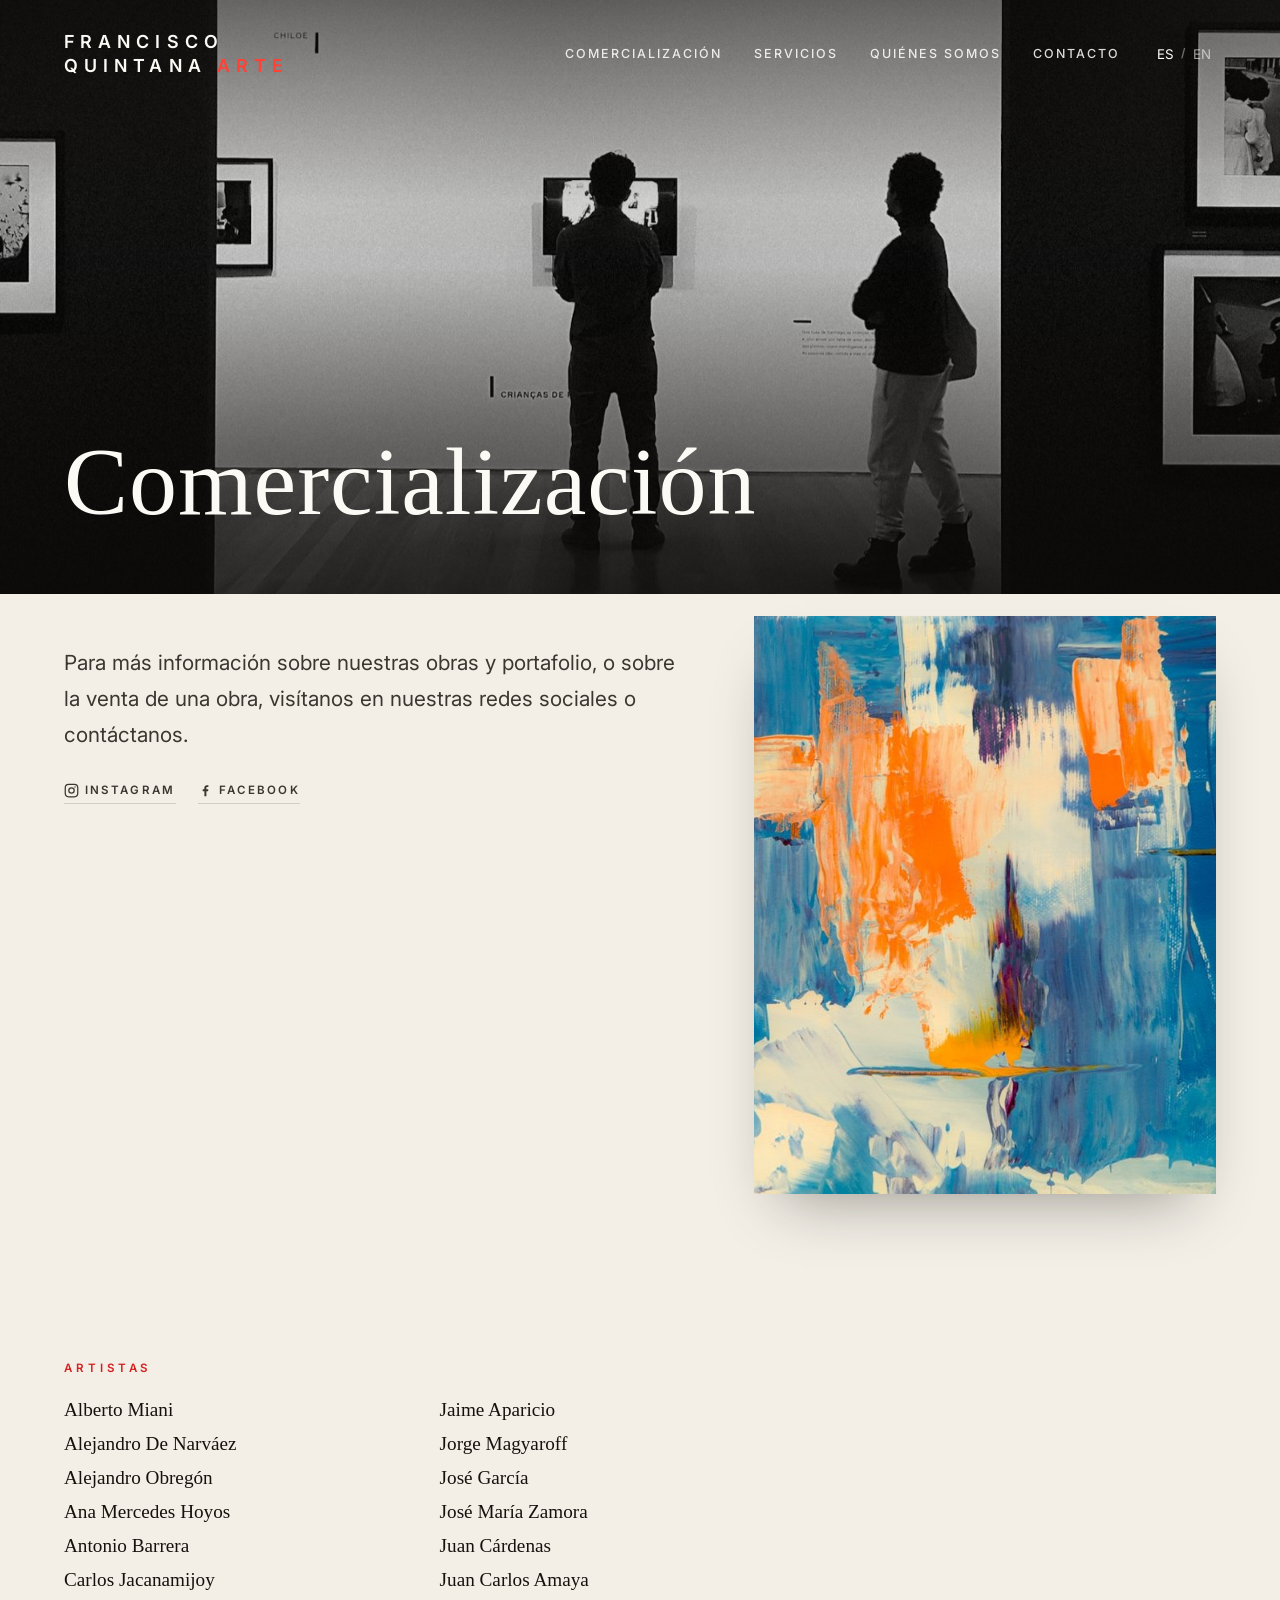
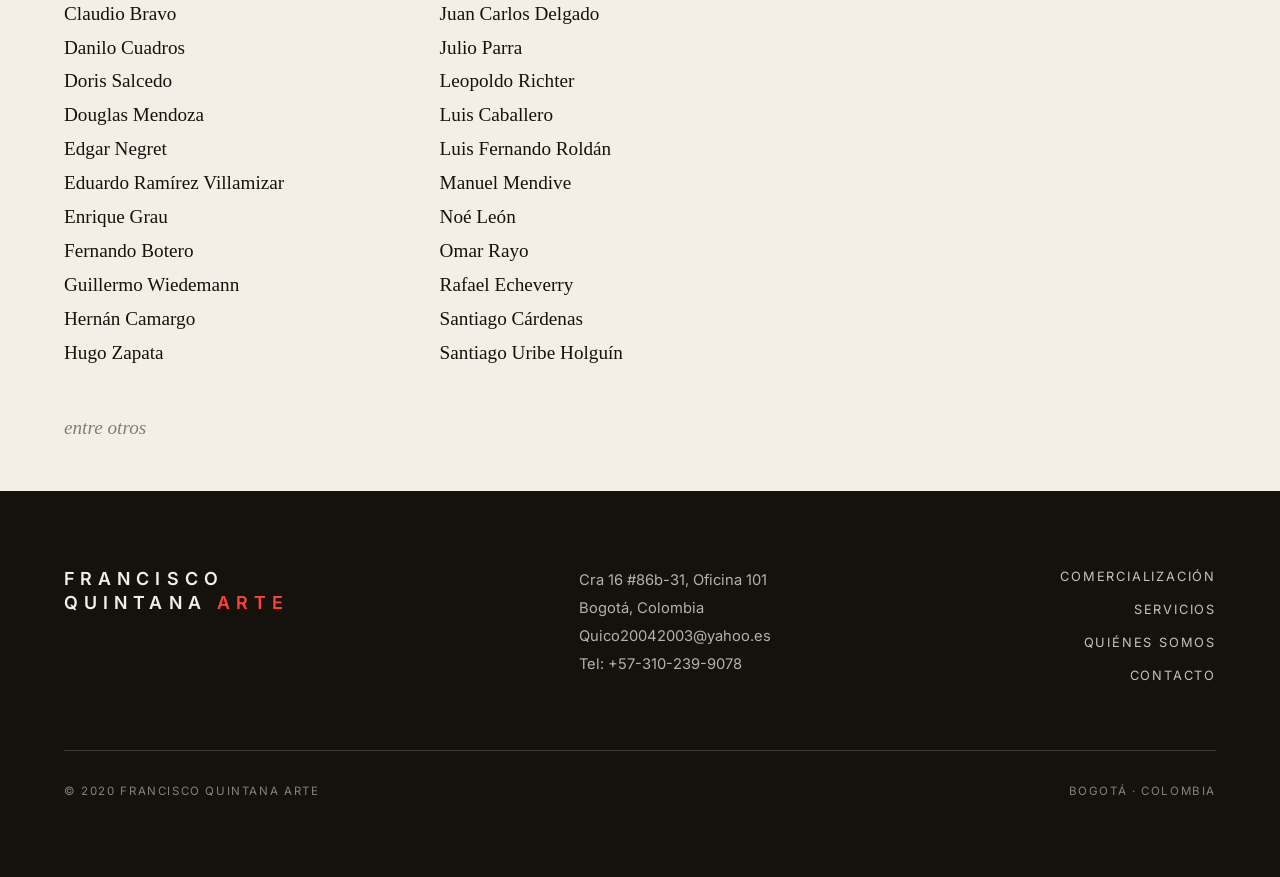
==== comercializacion.html @ 88b3bfad "Comercialización: restore artwork size; trim top space and tighten artist list spacing" ====
<!DOCTYPE html>
<html lang="es">
<head>
  <meta charset="utf-8">
  <meta name="viewport" content="width=device-width, initial-scale=1">
  <title>Comercialización | Francisco Quintana Arte</title>
  <meta name="description" content="Compra y venta de arte para distintos públicos y mercados — galería Francisco Quintana Arte, Bogotá.">
  <meta name="theme-color" content="#15120d">
  <link rel="preconnect" href="https://fonts.googleapis.com">
  <link rel="preconnect" href="https://fonts.gstatic.com" crossorigin>
  <link href="https://fonts.googleapis.com/css2?family=Inter:wght@200;300;400;500;600;700&display=swap" rel="stylesheet">
  <link rel="stylesheet" href="css/styles.css">
  <link rel="stylesheet" href="css/pages.css">
  <link rel="stylesheet" href="css/visual.css">
</head>
<body>
  <header class="header" id="header">
    <div class="wrap header__bar">
      <a href="index.html" class="brand" aria-label="Francisco Quintana Arte">
        <span class="brand__name">Francisco</span>
        <span class="brand__line2">Quintana <span class="brand__accent">Arte</span></span>
      </a>
      <nav class="nav" id="nav" aria-label="Principal">
        <a class="nav__link" href="comercializacion.html" data-i18n="nav_comercializacion">Comercialización</a>
        <a class="nav__link" href="curadurias-avaluos.html" data-i18n="nav_curadurias">Servicios</a>
        <a class="nav__link" href="quienes-somos.html" data-i18n="nav_quienes">Quiénes Somos</a>
        <a class="nav__link" href="index.html#contact" data-i18n="nav_contacto">Contacto</a>
      </nav>
      <div class="nav__tools">
        <div class="lang" role="group" aria-label="Idioma">
          <button type="button" data-lang="es" class="active">ES</button><span>/</span><button type="button" data-lang="en">EN</button>
        </div>
        <button class="burger" id="burger" aria-label="Menú" aria-expanded="false"><span></span><span></span><span></span></button>
      </div>
    </div>
  </header>
  <main id="top">
    <section class="pagehero">
      <div class="pagehero__bg"><img src="assets/comercializacion/hero.jpg" alt="Obras en la galería" fetchpriority="high"></div>
      <div class="pagehero__scrim"></div>
      <div class="pagehero__inner">
        
        <h1 class="pagehero__title" data-i18n="com_title">Comercialización</h1>
        
      </div>
    </section>

    <section class="section" style="padding-top:clamp(.8rem,2vw,1.4rem)">
      <div class="wrap">
        <div class="com-intro">
          <div class="com-intro__text">
        <p class="pagehead__lead reveal" data-i18n="com_lead">Para más información sobre nuestras obras y portafolio, o sobre la venta de una obra, visítanos en nuestras redes sociales o contáctanos.</p>
        <div class="socials reveal" data-d="1" style="margin:1.8rem 0 clamp(2.5rem,5vw,4rem)">
          <a href="https://www.instagram.com/franciscoquintanaarte/" target="_blank" rel="noopener" aria-label="Instagram"><svg viewBox="0 0 24 24" width="15" height="15" fill="none" stroke="currentColor" stroke-width="2" aria-hidden="true"><rect x="2" y="2" width="20" height="20" rx="5.5"/><circle cx="12" cy="12" r="4.3"/><circle cx="17.6" cy="6.4" r="1.1" fill="currentColor" stroke="none"/></svg>Instagram</a>
          <a href="https://www.facebook.com/FranciscoQuintanaArte" target="_blank" rel="noopener" aria-label="Facebook"><svg viewBox="0 0 24 24" width="15" height="15" fill="currentColor" aria-hidden="true"><path d="M13.4 21v-8h2.7l.4-3.13h-3.1V7.88c0-.9.25-1.52 1.55-1.52h1.66V3.56c-.29-.04-1.28-.13-2.43-.13-2.4 0-4.05 1.47-4.05 4.17v2.32H7.5V13h2.78v8z"/></svg>Facebook</a>
        </div>
          </div>
          <div class="com-intro__media reveal" data-d="1"><div class="frame" style="aspect-ratio:4/5"><img src="assets/comercializacion/painting.jpg" alt="Obra de arte" loading="lazy"></div></div>
        </div>
      </div>
    </section>

    <section class="section" style="padding-top:clamp(1rem,2vw,1.5rem);padding-bottom:clamp(2rem,4vw,3rem)">
      <div class="wrap">
        <div class="section__title reveal"><span class="overline" data-i18n="com_artists">Artistas</span></div>
        <ul class="artists__grid reveal" data-d="1">
            <li><a href="https://www.google.com/search?q=Alberto%20Miani" target="_blank" rel="noopener">Alberto Miani</a></li>
            <li><a href="https://www.google.com/search?q=Alejandro%20De%20Narv%C3%A1ez" target="_blank" rel="noopener">Alejandro De Narváez</a></li>
            <li><a href="https://www.google.com/search?q=Alejandro%20Obreg%C3%B3n" target="_blank" rel="noopener">Alejandro Obregón</a></li>
            <li><a href="https://www.google.com/search?q=Ana%20Mercedes%20Hoyos" target="_blank" rel="noopener">Ana Mercedes Hoyos</a></li>
            <li><a href="https://www.google.com/search?q=Antonio%20Barrera" target="_blank" rel="noopener">Antonio Barrera</a></li>
            <li><a href="https://www.google.com/search?q=Carlos%20Jacanamijoy" target="_blank" rel="noopener">Carlos Jacanamijoy</a></li>
            <li><a href="https://www.google.com/search?q=Claudio%20Bravo" target="_blank" rel="noopener">Claudio Bravo</a></li>
            <li><a href="https://www.google.com/search?q=Danilo%20Cuadros" target="_blank" rel="noopener">Danilo Cuadros</a></li>
            <li><a href="https://www.google.com/search?q=Doris%20Salcedo" target="_blank" rel="noopener">Doris Salcedo</a></li>
            <li><a href="https://www.google.com/search?q=Douglas%20Mendoza" target="_blank" rel="noopener">Douglas Mendoza</a></li>
            <li><a href="https://www.google.com/search?q=Edgar%20Negret" target="_blank" rel="noopener">Edgar Negret</a></li>
            <li><a href="https://www.google.com/search?q=Eduardo%20Ram%C3%ADrez%20Villamizar" target="_blank" rel="noopener">Eduardo Ramírez Villamizar</a></li>
            <li><a href="https://www.google.com/search?q=Enrique%20Grau" target="_blank" rel="noopener">Enrique Grau</a></li>
            <li><a href="https://www.google.com/search?q=Fernando%20Botero" target="_blank" rel="noopener">Fernando Botero</a></li>
            <li><a href="https://www.google.com/search?q=Guillermo%20Wiedemann" target="_blank" rel="noopener">Guillermo Wiedemann</a></li>
            <li><a href="https://www.google.com/search?q=Hern%C3%A1n%20Camargo" target="_blank" rel="noopener">Hernán Camargo</a></li>
            <li><a href="https://www.google.com/search?q=Hugo%20Zapata" target="_blank" rel="noopener">Hugo Zapata</a></li>
            <li><a href="https://www.google.com/search?q=Jaime%20Aparicio" target="_blank" rel="noopener">Jaime Aparicio</a></li>
            <li><a href="https://www.google.com/search?q=Jorge%20Magyaroff" target="_blank" rel="noopener">Jorge Magyaroff</a></li>
            <li><a href="https://www.google.com/search?q=Jos%C3%A9%20Garc%C3%ADa" target="_blank" rel="noopener">José García</a></li>
            <li><a href="https://www.google.com/search?q=Jos%C3%A9%20Mar%C3%ADa%20Zamora" target="_blank" rel="noopener">José María Zamora</a></li>
            <li><a href="https://www.google.com/search?q=Juan%20C%C3%A1rdenas" target="_blank" rel="noopener">Juan Cárdenas</a></li>
            <li><a href="https://www.google.com/search?q=Juan%20Carlos%20Amaya" target="_blank" rel="noopener">Juan Carlos Amaya</a></li>
            <li><a href="https://www.google.com/search?q=Juan%20Carlos%20Delgado" target="_blank" rel="noopener">Juan Carlos Delgado</a></li>
            <li><a href="https://www.google.com/search?q=Julio%20Parra" target="_blank" rel="noopener">Julio Parra</a></li>
            <li><a href="https://www.google.com/search?q=Leopoldo%20Richter" target="_blank" rel="noopener">Leopoldo Richter</a></li>
            <li><a href="https://www.google.com/search?q=Luis%20Caballero" target="_blank" rel="noopener">Luis Caballero</a></li>
            <li><a href="https://www.google.com/search?q=Luis%20Fernando%20Rold%C3%A1n" target="_blank" rel="noopener">Luis Fernando Roldán</a></li>
            <li><a href="https://www.google.com/search?q=Manuel%20Mendive" target="_blank" rel="noopener">Manuel Mendive</a></li>
            <li><a href="https://www.google.com/search?q=No%C3%A9%20Le%C3%B3n" target="_blank" rel="noopener">Noé León</a></li>
            <li><a href="https://www.google.com/search?q=Omar%20Rayo" target="_blank" rel="noopener">Omar Rayo</a></li>
            <li><a href="https://www.google.com/search?q=Rafael%20Echeverry" target="_blank" rel="noopener">Rafael Echeverry</a></li>
            <li><a href="https://www.google.com/search?q=Santiago%20C%C3%A1rdenas" target="_blank" rel="noopener">Santiago Cárdenas</a></li>
            <li><a href="https://www.google.com/search?q=Santiago%20Uribe%20Holgu%C3%ADn" target="_blank" rel="noopener">Santiago Uribe Holguín</a></li>
        </ul>
        <p class="artists__more reveal" data-d="2" data-i18n="com_more">entre otros</p>
      </div>
    </section>
  </main>
  <footer class="footer">
    <div class="wrap">
      <div class="footer__top">
        <a href="index.html" class="brand"><span class="brand__name">Francisco</span><span class="brand__line2">Quintana <span class="brand__accent">Arte</span></span></a>
        <p class="footer__addr">Cra 16 #86b-31, Oficina 101<br>Bogotá, Colombia<br>Quico20042003@yahoo.es<br>Tel: +57-310-239-9078</p>
        <nav class="footer__links" aria-label="Footer">
          <a href="comercializacion.html" data-i18n="nav_comercializacion">Comercialización</a>
          <a href="curadurias-avaluos.html" data-i18n="nav_curadurias">Servicios</a>
          <a href="quienes-somos.html" data-i18n="nav_quienes">Quiénes Somos</a>
          <a href="index.html#contact" data-i18n="nav_contacto">Contacto</a>
        </nav>
      </div>
      <div class="footer__bottom">
        <span data-i18n="foot_copy">© 2020 Francisco Quintana Arte</span>
        <span>Bogotá · Colombia</span>
      </div>
    </div>
  </footer>
  <script src="js/main.js"></script>
</body>
</html>
---- css/styles.css ----
/* =====================================================================
   Francisco Quintana Arte — gallery design system (v2)
   Warm paper · near-black ink · muted terracotta accent
   Cormorant Garamond (display) + Inter (UI)
   ===================================================================== */

:root{
  --paper:#f3efe7;
  --paper-2:#eae4d9;
  --paper-3:#e2dccf;
  --ink:#15120d;
  --ink-soft:#3b362f;
  --muted:#867c6e;
  --line:rgba(21,18,13,.15);
  --line-soft:rgba(21,18,13,.08);
  --accent:#d61f1f;
  --accent-deep:#b01818;
  --white:#fcfaf5;

  --serif:"Cormorant Garamond",Georgia,"Times New Roman",serif;
  --sans:"Inter",-apple-system,BlinkMacSystemFont,"Segoe UI",Helvetica,Arial,sans-serif;

  --maxw:1340px;
  --gutter:clamp(1.25rem,5vw,5.5rem);
  --ease:cubic-bezier(.22,.61,.36,1);
  --shadow:0 30px 60px -28px rgba(21,18,13,.42);
}

*,*::before,*::after{box-sizing:border-box;margin:0;padding:0}
html{scroll-behavior:smooth;-webkit-text-size-adjust:100%}
body{
  font-family:var(--sans);background:var(--paper);color:var(--ink);
  line-height:1.62;font-weight:400;-webkit-font-smoothing:antialiased;
  text-rendering:optimizeLegibility;overflow-x:hidden;
}
img{display:block;max-width:100%;height:auto}
a{color:inherit;text-decoration:none}
button{font-family:inherit;cursor:pointer;border:none;background:none;color:inherit}
::selection{background:var(--accent);color:var(--white)}

/* refined scrollbar */
*{scrollbar-width:thin;scrollbar-color:var(--accent) transparent}
::-webkit-scrollbar{width:10px;height:10px}
::-webkit-scrollbar-thumb{background:rgba(21,18,13,.28);border:3px solid var(--paper);border-radius:10px}

/* ---- layout ---- */
.wrap{width:100%;max-width:var(--maxw);margin-inline:auto;padding-inline:var(--gutter)}
.section{padding-block:clamp(4.5rem,11vw,10rem)}
.serif{font-family:var(--serif)}

.overline{
  font-size:.72rem;letter-spacing:.34em;text-transform:uppercase;
  font-weight:600;color:var(--accent);
}

h1,h2,h3{font-family:var(--serif);font-weight:400;line-height:1.03;letter-spacing:.005em}
.h-display{font-size:clamp(3rem,9vw,7.5rem);font-weight:300}
.h-xl{font-size:clamp(2.3rem,5.6vw,4.4rem);font-weight:300}
.h-lg{font-size:clamp(1.8rem,3.6vw,2.9rem);font-weight:400}

/* section header */
.shead{margin-bottom:clamp(2.5rem,5vw,4.5rem)}
.shead__top{display:flex;align-items:baseline;gap:1rem;margin-bottom:1.2rem}
.shead__idx{font-family:var(--serif);font-size:1rem;color:var(--muted)}
.shead__title{font-size:clamp(1.9rem,4.2vw,3.2rem);font-weight:300;max-width:18ch}

/* arrow link */
.link-arrow{
  display:inline-flex;align-items:center;gap:.65em;
  font-size:.76rem;letter-spacing:.24em;text-transform:uppercase;font-weight:600;
  color:var(--ink);padding-bottom:.4em;position:relative;
}
.link-arrow .arw{transition:transform .45s var(--ease)}
.link-arrow::after{
  content:"";position:absolute;left:0;bottom:0;height:1px;width:100%;
  background:currentColor;transform:scaleX(0);transform-origin:left;
  transition:transform .5s var(--ease);opacity:.55;
}
.link-arrow:hover{color:var(--accent)}
.link-arrow:hover::after{transform:scaleX(1)}
.link-arrow:hover .arw{transform:translateX(.5em)}

/* buttons */
.btn{
  justify-self:start;display:inline-flex;align-items:center;gap:.9em;
  background:var(--ink);color:var(--paper);
  padding:1.1em 2.7em;font-size:.74rem;letter-spacing:.26em;text-transform:uppercase;font-weight:600;
  transition:background .4s var(--ease),transform .4s var(--ease);
}
.btn:hover{background:var(--accent);transform:translateY(-2px)}

/* image frame */
.frame{position:relative;overflow:hidden;background:var(--paper-3);box-shadow:var(--shadow)}
.frame img{width:100%;height:100%;object-fit:cover;transition:transform 1.3s var(--ease)}
.frame:hover img{transform:scale(1.04)}

/* =====================================================================
   HEADER
   ===================================================================== */
.header{
  position:fixed;inset:0 0 auto 0;z-index:100;
  transition:background .5s var(--ease),box-shadow .5s var(--ease),border-color .5s var(--ease);
  border-bottom:1px solid transparent;
}
.header.scrolled{
  background:rgba(243,239,231,.86);
  backdrop-filter:saturate(150%) blur(16px);-webkit-backdrop-filter:saturate(150%) blur(16px);
  border-bottom-color:var(--line);
}
.header__bar{display:flex;align-items:center;justify-content:space-between;
  height:clamp(76px,9vw,108px);transition:height .5s var(--ease)}
.header.scrolled .header__bar{height:clamp(64px,7vw,80px)}

/* light header while transparent over a hero image */
.header:not(.scrolled) .brand__name,
.header:not(.scrolled) .brand__line2{color:var(--white)}
.header:not(.scrolled) .brand__accent{color:#ff4136}
.header:not(.scrolled) .nav__link{color:rgba(255,255,255,.85)}
.header:not(.scrolled) .nav__link:hover{color:#fff}
.header:not(.scrolled) .lang button{color:rgba(255,255,255,.6)}
.header:not(.scrolled) .lang button.active{color:#fff}
.header:not(.scrolled) .lang span{color:rgba(255,255,255,.4)}
.header:not(.scrolled) .burger span{background:#fff}
/* mobile menu open: dark text on paper overlay */
body.menu-open .nav__link{color:var(--ink-soft)}
body.menu-open .burger span{background:var(--ink)}

.brand{display:block;line-height:1.15}
.brand__name,.brand__line2{display:block;font-size:clamp(.95rem,1.4vw,1.14rem);letter-spacing:.34em;
  text-transform:uppercase;font-weight:600;line-height:1.32}
.brand__accent{color:#d61f1f}

.nav{display:flex;align-items:center;gap:clamp(1.4rem,2.5vw,2.7rem);margin-left:auto}
.nav__link{font-size:.78rem;letter-spacing:.16em;text-transform:uppercase;font-weight:500;white-space:nowrap;
  color:var(--ink-soft);position:relative;padding:.4em 0;transition:color .35s var(--ease)}
.nav__link::after{content:"";position:absolute;left:0;bottom:0;height:1px;width:100%;
  background:var(--accent);transform:scaleX(0);transform-origin:left;transition:transform .4s var(--ease)}
.nav__link:hover{color:var(--ink)}
.nav__link:hover::after{transform:scaleX(1)}

.nav__tools{display:flex;align-items:center;gap:1.4rem;margin-left:2rem}
.lang{display:flex;align-items:center;gap:.15rem;font-size:.74rem;letter-spacing:.12em;font-weight:600}
.lang button{padding:.2em .35em;color:var(--muted);transition:color .3s var(--ease)}
.lang button.active{color:var(--ink)}
.lang span{color:var(--line)}

.burger{display:none;width:30px;height:16px;position:relative}
.burger span{position:absolute;left:0;height:1.5px;width:100%;background:var(--ink);transition:.4s var(--ease)}
.burger span:nth-child(1){top:0}.burger span:nth-child(2){top:50%;transform:translateY(-50%)}.burger span:nth-child(3){bottom:0}
body.menu-open .burger span:nth-child(1){top:50%;transform:translateY(-50%) rotate(45deg)}
body.menu-open .burger span:nth-child(2){opacity:0}
body.menu-open .burger span:nth-child(3){bottom:50%;transform:translateY(50%) rotate(-45deg)}

/* =====================================================================
   HERO
   ===================================================================== */
.hero{position:relative;height:100svh;min-height:620px;width:100%;overflow:hidden}
.hero__slides{position:absolute;inset:0}
.hero__img{position:absolute;inset:0;width:100%;height:100%;object-fit:cover;object-position:center;
  opacity:0;transition:opacity 1.8s var(--ease)}
.hero__img.active{opacity:1}
.hero__img.active{animation:kenburns 16s ease-out forwards}
@keyframes kenburns{from{transform:scale(1.001)}to{transform:scale(1.09)}}

.hero__scrim{position:absolute;inset:0;z-index:2;
  background:linear-gradient(180deg,rgba(18,15,11,.30) 0%,rgba(18,15,11,0) 24%,rgba(18,15,11,0) 52%,rgba(18,15,11,.66) 100%)}
.hero__inner{position:absolute;inset:auto 0 0 0;z-index:3;
  padding:0 var(--gutter) clamp(3.2rem,8vw,6.5rem);width:100%;max-width:var(--maxw);margin-inline:auto}
.hero__eyebrow{color:var(--white);opacity:.92;margin-bottom:1.3rem;
  font-size:.74rem;letter-spacing:.42em;text-transform:uppercase;font-weight:600;
  display:flex;align-items:center;gap:1.1rem}
.hero__eyebrow::before{content:"";width:48px;height:1px;background:rgba(255,255,255,.7)}
.hero__title{color:var(--white);font-size:clamp(3.2rem,11vw,9.5rem);font-weight:300;letter-spacing:.005em;line-height:.98}
.hero__sub{color:rgba(255,255,255,.9);margin-top:.5rem;
  font-size:clamp(1rem,2.1vw,1.6rem);letter-spacing:.44em;text-transform:uppercase;font-weight:400}

.hero__dots{position:absolute;right:var(--gutter);bottom:2rem;z-index:4;display:flex;gap:.7rem}
.hero__dots button{width:32px;height:2px;background:rgba(255,255,255,.4);transition:background .4s var(--ease)}
.hero__dots button.active{background:var(--white)}

.scrollcue{position:absolute;left:50%;bottom:1.8rem;transform:translateX(-50%);z-index:4}
.scrollcue .bar{display:block;width:1px;height:48px;
  background:linear-gradient(rgba(255,255,255,.85),rgba(255,255,255,0));animation:cue 2.4s var(--ease) infinite}
@keyframes cue{0%{transform:scaleY(0);transform-origin:top}45%{transform:scaleY(1);transform-origin:top}
  55%{transform:scaleY(1);transform-origin:bottom}100%{transform:scaleY(0);transform-origin:bottom}}

/* =====================================================================
   CONTACT
   ===================================================================== */
.contact{background:var(--paper-2);padding-top:clamp(1.5rem,3vw,2.5rem);padding-bottom:clamp(1.5rem,3vw,2.5rem)}
.contact__head{text-align:center;margin-bottom:clamp(1.5rem,3vw,2.5rem)}
.contact__head .overline{display:block;margin-bottom:1.4rem}
.contact__grid{display:grid;grid-template-columns:.85fr 1.15fr;gap:clamp(2.5rem,6vw,6rem);align-items:start}

.info__row{padding:1.6rem 0;border-top:1px solid var(--line)}
.info__cols{display:flex;justify-content:space-between;gap:2.5rem;align-items:flex-start}
.info__cols .info__row{border-bottom:1px solid var(--line)}
.info__cols .info__row:last-child{text-align:right}
@media(max-width:560px){.info__cols{flex-direction:column;gap:0}.info__cols .info__row:last-child{text-align:left}}
.info__row:last-of-type{border-bottom:1px solid var(--line)}
.info__label{font-size:.68rem;letter-spacing:.28em;text-transform:uppercase;color:var(--muted);font-weight:600;margin-bottom:.6rem}
.info__val{font-family:var(--serif);font-size:clamp(1.2rem,1.9vw,1.55rem);font-weight:400;line-height:1.35}
.info__val a:hover{color:var(--accent)}
.socials{display:flex;gap:1.4rem;margin-top:2.1rem}
.socials a{display:inline-flex;align-items:center;gap:.5em;font-size:.72rem;letter-spacing:.2em;text-transform:uppercase;font-weight:600;
  color:var(--ink-soft);border-bottom:1px solid var(--line);padding-bottom:.3em;transition:.3s var(--ease)}
.socials svg{flex:none}
.socials a:hover{color:var(--accent);border-color:var(--accent)}

.form{display:grid;gap:2rem}
.form__row{display:grid;grid-template-columns:1fr 1fr;gap:2rem}
.field{position:relative}
.field label{position:absolute;left:0;top:.7rem;color:var(--muted);font-size:.96rem;pointer-events:none;transition:.3s var(--ease)}
.field input,.field textarea{width:100%;background:transparent;border:none;border-bottom:1px solid var(--line);
  padding:.7rem 0;font-family:var(--sans);font-size:1rem;color:var(--ink);transition:border-color .35s var(--ease)}
.field textarea{resize:vertical;min-height:48px}
.field input:focus,.field textarea:focus{outline:none;border-bottom-color:var(--accent)}
.field input:focus~label,.field textarea:focus~label,
.field input:not(:placeholder-shown)~label,.field textarea:not(:placeholder-shown)~label{
  top:-.85rem;font-size:.64rem;letter-spacing:.22em;text-transform:uppercase;color:var(--accent)}
.field input::placeholder,.field textarea::placeholder{color:transparent}
.form__note{font-size:.82rem;color:var(--muted)}

.map{margin:0 0 2rem 0;border:1px solid var(--line);overflow:hidden;box-shadow:var(--shadow)}
.map iframe{display:block;width:100%;height:clamp(210px,28vw,300px);border:0;filter:grayscale(1) contrast(.92);transition:filter .6s var(--ease)}
.map:hover iframe{filter:grayscale(0) contrast(1)}

/* =====================================================================
   FOOTER
   ===================================================================== */
.footer{background:var(--ink);color:var(--paper);padding-block:clamp(3.8rem,6vw,5.5rem)}
.footer__top{display:flex;justify-content:space-between;align-items:flex-start;gap:2.5rem;flex-wrap:wrap}
.footer .brand__name,.footer .brand__line2{color:var(--paper)}
.footer .brand__accent{color:#ff4136}
.footer__addr{color:rgba(243,239,231,.72);font-size:.92rem;line-height:1.9;max-width:32ch}
.footer__links{display:flex;flex-direction:column;gap:.75rem;text-align:right}
.footer__links a{font-size:.8rem;letter-spacing:.14em;text-transform:uppercase;color:rgba(243,239,231,.8);transition:color .3s var(--ease)}
.footer__links a:hover{color:#ff4136}
.footer__bottom{margin-top:clamp(2.6rem,5vw,4rem);padding-top:1.9rem;border-top:1px solid rgba(243,239,231,.16);
  display:flex;justify-content:space-between;gap:1rem;flex-wrap:wrap;
  font-size:.72rem;letter-spacing:.14em;color:rgba(243,239,231,.5);text-transform:uppercase}

/* =====================================================================
   REVEAL
   ===================================================================== */
.reveal{opacity:0;transform:translateY(30px);transition:opacity 1s var(--ease),transform 1s var(--ease)}
.reveal.in{opacity:1;transform:none}
.reveal[data-d="1"]{transition-delay:.1s}.reveal[data-d="2"]{transition-delay:.2s}
.reveal[data-d="3"]{transition-delay:.3s}.reveal[data-d="4"]{transition-delay:.4s}
@media (prefers-reduced-motion:reduce){
  .reveal{opacity:1;transform:none;transition:none}
  *{scroll-behavior:auto!important}
  .hero__img.active{animation:none}.scrollcue .bar{animation:none}
}

/* =====================================================================
   RESPONSIVE
   ===================================================================== */
@media (max-width:980px){
  .contact__grid{grid-template-columns:1fr}
}
@media (max-width:760px){
  .nav{position:fixed;inset:0;background:var(--paper);flex-direction:column;justify-content:center;gap:2.2rem;
    transform:translateY(-100%);opacity:0;pointer-events:none;
    transition:transform .6s var(--ease),opacity .4s var(--ease)}
  body.menu-open .nav{transform:none;opacity:1;pointer-events:auto}
  .nav__link{font-size:1.05rem;letter-spacing:.18em}
  .nav__tools{position:fixed;top:0;right:var(--gutter);height:clamp(76px,9vw,108px);margin:0;z-index:101}
  .burger{display:block;z-index:101}
  .form__row{grid-template-columns:1fr}
  .footer__top{flex-direction:column}.footer__links{text-align:left}
}
---- css/pages.css ----
/* =====================================================================
   Francisco Quintana Arte — page components (v2)
   loads after styles.css
   ===================================================================== */

/* small white spacer between hero and first section (home) */
.spacer{background:var(--paper);height:clamp(2.5rem,6vw,5rem)}

/* ---------- INTRO STRIP (home) ---------- */
.introbar{background:var(--paper);border-bottom:1px solid var(--line-soft)}
.introbar__grid{display:grid;grid-template-columns:auto 1fr;gap:clamp(2rem,6vw,6rem);align-items:center;
  padding-block:clamp(3rem,6vw,5.5rem)}
.introbar .overline{display:block;margin-bottom:1rem}
.introbar__statement{font-family:var(--serif);font-weight:300;
  font-size:clamp(1.7rem,3.6vw,3rem);line-height:1.18;max-width:24ch}
.introbar__statement em{font-style:italic;color:var(--accent)}
.introbar__meta{color:var(--muted);font-size:.82rem;letter-spacing:.18em;text-transform:uppercase;font-weight:600;
  white-space:nowrap}

/* ---------- SERVICE CARDS WITH IMAGE (home) ---------- */
.svc{background:var(--paper-2)}
.svc-cards{display:grid;grid-template-columns:repeat(3,1fr);gap:clamp(1.5rem,2.5vw,2.6rem)}
.svc-card{display:flex;flex-direction:column;background:var(--paper);border:1px solid var(--line-soft);
  transition:transform .55s var(--ease),box-shadow .55s var(--ease)}
.svc-card:hover{transform:translateY(-6px);box-shadow:var(--shadow)}
.svc-card__media{position:relative;overflow:hidden;aspect-ratio:5/4;background:var(--paper-3)}
.svc-card__media img{width:100%;height:100%;object-fit:cover;transition:transform 1.3s var(--ease)}
.svc-card:hover .svc-card__media img{transform:scale(1.06)}
.svc-card__idx{position:absolute;top:1rem;left:1.2rem;z-index:2;color:var(--white);
  font-family:var(--serif);font-size:1.05rem;letter-spacing:.1em;text-shadow:0 1px 8px rgba(0,0,0,.4)}
.svc-card__body{padding:clamp(1.8rem,2.5vw,2.6rem);display:flex;flex-direction:column;flex:1}
.svc-card__title{font-size:clamp(1.5rem,2.2vw,1.95rem);font-weight:400;margin-bottom:1rem;line-height:1.1}
.svc-card__text{color:var(--ink-soft);font-size:.97rem;line-height:1.7;margin-bottom:1.8rem;flex:1}

/* ---------- PAGE HEAD (inner pages) ---------- */
.pagehead{padding-top:clamp(8.5rem,15vw,13rem);padding-bottom:clamp(2.8rem,5vw,4.5rem);
  border-bottom:1px solid var(--line)}
.pagehead .overline{display:block;margin-bottom:1.2rem}
.pagehead__title{font-size:clamp(2.6rem,8vw,5.6rem);font-weight:300;letter-spacing:.01em}
.pagehead__lead{margin-top:1.8rem;max-width:62ch;color:var(--ink-soft);
  font-size:clamp(1.08rem,1.7vw,1.3rem);line-height:1.72}
.pagehead__lead a{color:var(--accent);border-bottom:1px solid var(--line);transition:.3s var(--ease)}
.pagehead__lead a:hover{border-color:var(--accent)}

/* ---------- PROSE BLOCKS (curatorships / appraisals) ---------- */
.block{display:grid;grid-template-columns:minmax(0,9rem) 1fr;gap:clamp(1.5rem,5vw,5rem);
  padding-block:clamp(2.8rem,5vw,4.2rem);border-top:1px solid var(--line);align-items:start}
.block:first-of-type{border-top:none;padding-top:0}
.block__index{font-family:var(--serif);font-size:2.4rem;font-weight:300;color:var(--accent);line-height:1}
.block__label{font-size:.72rem;letter-spacing:.28em;text-transform:uppercase;color:var(--accent);font-weight:600;margin-top:.6rem}
.block__body h2{font-size:clamp(1.7rem,3.2vw,2.5rem);font-weight:400;margin-bottom:1.2rem}
.block__body p{color:var(--ink-soft);font-size:1.06rem;line-height:1.85;max-width:64ch}

/* ---------- ABOUT SPLIT (quiénes somos) ---------- */
.about{display:grid;grid-template-columns:.92fr 1.08fr;gap:clamp(2.5rem,6vw,6rem);align-items:center}
.about__media{position:relative}
.about__media .frame{aspect-ratio:4/5}
.about__media figcaption{margin-top:1rem;font-size:.74rem;letter-spacing:.16em;text-transform:uppercase;color:var(--muted);font-weight:600}
.about__bio{color:var(--ink-soft);font-size:clamp(1.05rem,1.5vw,1.22rem);line-height:1.86}
.about__bio .overline{display:block;margin-bottom:1.6rem}
.about__bio p::first-letter{font-family:var(--serif);float:left;font-size:4.6rem;line-height:.74;
  padding:.16em .14em 0 0;color:var(--accent);font-weight:400}

/* ---------- ARTISTS WALL (commercialization / representation) ---------- */
.artists__grid{columns:2;column-gap:clamp(2rem,4vw,4rem);max-width:700px}
.artists__grid a{transition:color .25s var(--ease)}
.artists__grid a:hover{color:var(--accent)}
.com-intro{display:grid;grid-template-columns:1.15fr .85fr;gap:clamp(2rem,5vw,5rem);align-items:start}
@media(max-width:820px){.com-intro{grid-template-columns:1fr;gap:2rem}.com-intro__media{order:-1}}
.artists__grid li{break-inside:avoid;list-style:none;padding:.28rem 0;
  font-family:var(--serif);font-size:clamp(1.1rem,1.5vw,1.4rem);line-height:1.3;
  color:var(--ink)}
.artists__more{margin-top:2.6rem;font-style:italic;color:var(--muted);font-family:var(--serif);font-size:1.2rem}
.artists__grid--bare{columns:2;border-top:none;padding-top:0}
.artists__grid--bare li{font-size:clamp(1rem,1.3vw,1.2rem);border-bottom-color:var(--line-soft)}

/* ---------- IMAGE GALLERIES ---------- */
.gallery{display:grid;gap:clamp(1rem,1.6vw,1.5rem)}
.gallery--3{grid-template-columns:repeat(3,1fr)}
.gallery--4{grid-template-columns:repeat(4,1fr)}
.gallery--feature{grid-template-columns:repeat(6,1fr)}
.gallery__item{position:relative;overflow:hidden;background:var(--paper-3);aspect-ratio:4/3;box-shadow:var(--shadow)}
.gallery__item img{width:100%;height:100%;object-fit:cover;transition:transform 1.2s var(--ease)}
.gallery__item:hover img{transform:scale(1.05)}
.gallery--feature .span2{grid-column:span 2}.gallery--feature .span3{grid-column:span 3}
.gallery--feature .span4{grid-column:span 4}.gallery--feature .tall{aspect-ratio:3/4}
.gallery__item--portrait{aspect-ratio:3/4}

/* hero artwork feature (commercialization) */
.spotlight{display:grid;grid-template-columns:1.1fr .9fr;gap:clamp(2rem,5vw,5rem);align-items:center}
.spotlight .frame{aspect-ratio:3/2}
.spotlight__cap .overline{display:block;margin-bottom:1rem}
.spotlight__cap p{color:var(--ink-soft);font-size:1.05rem;line-height:1.8;max-width:40ch}

/* ---------- LOGO WALL (clients) ---------- */
.logowall{background:var(--paper)}
.logos{display:grid;grid-template-columns:repeat(4,1fr);gap:1px;background:var(--line-soft);
  border:1px solid var(--line-soft)}
.logos__cell{background:var(--paper);display:flex;align-items:center;justify-content:center;
  padding:clamp(1.8rem,3vw,3rem);aspect-ratio:3/2;transition:background .4s var(--ease)}
.logos__cell:hover{background:var(--paper-2)}
.logos__cell img{max-height:74px;max-width:78%;width:auto;object-fit:contain;
  filter:grayscale(1);opacity:.62;transition:filter .5s var(--ease),opacity .5s var(--ease)}
.logos__cell:hover img{filter:grayscale(0);opacity:1}

/* section title (overline + heading) */
.section__title{margin-bottom:clamp(2.2rem,4vw,3.2rem)}
.section__title:has(+ .artists__grid){margin-bottom:clamp(.5rem,1.5vw,1rem)}
.section__title .overline{display:block;margin-bottom:.9rem}
.section__title h2{font-size:clamp(1.9rem,4vw,3rem);font-weight:300}

/* =====================================================================
   RESPONSIVE
   ===================================================================== */
@media (max-width:980px){
  .svc-cards{grid-template-columns:1fr;max-width:520px;margin-inline:auto}
  .about{grid-template-columns:1fr;gap:2.5rem}
  .about__media .frame{aspect-ratio:4/3}
  .spotlight{grid-template-columns:1fr}
  .gallery--feature .span2,.gallery--feature .span3,.gallery--feature .span4{grid-column:span 3}
}
@media (max-width:900px){
  .artists__grid{columns:2}
  .block{grid-template-columns:1fr;gap:1rem}
  .gallery--3,.gallery--4{grid-template-columns:repeat(2,1fr)}
  .logos{grid-template-columns:repeat(3,1fr)}
  .introbar__grid{grid-template-columns:1fr;gap:1.6rem}
  .introbar__meta{white-space:normal}
}
@media (max-width:560px){
  .artists__grid{columns:1}
  .gallery--feature{grid-template-columns:1fr}
  .gallery--feature .span2,.gallery--feature .span3,.gallery--feature .span4{grid-column:span 1}
  .logos{grid-template-columns:repeat(2,1fr)}
}
---- css/visual.css ----
/* =====================================================================
   Francisco Quintana Arte — immersive / image-forward components (v3)
   loads after styles.css + pages.css
   ===================================================================== */

/* keep header text legible: top darkening on every hero image */
.hero__scrim::before,.panel__scrim::before,.pagehero__scrim::before{
  content:"";position:absolute;inset:0 0 auto 0;height:34%;
  background:linear-gradient(180deg,rgba(13,11,8,.5),rgba(13,11,8,0))}

/* =====================================================================
   FULL-BLEED SERVICE PANELS (home)
   ===================================================================== */
.panel{position:relative;min-height:92vh;display:flex;align-items:flex-end;overflow:hidden;color:var(--white)}
.panel__bg{position:absolute;inset:0;z-index:0}
.panel__bg img{width:100%;height:100%;object-fit:cover;will-change:transform;
  animation:kenburns 22s ease-out both}
.panel:nth-child(even) .panel__bg img{animation-direction:alternate-reverse}
.panel__scrim{position:absolute;inset:0;z-index:1;
  background:linear-gradient(90deg,rgba(13,11,8,.82) 0%,rgba(13,11,8,.42) 40%,rgba(13,11,8,0) 72%),
             linear-gradient(0deg,rgba(13,11,8,.55),rgba(13,11,8,0) 48%)}
.panel--right .panel__scrim{
  background:linear-gradient(270deg,rgba(13,11,8,.82) 0%,rgba(13,11,8,.42) 40%,rgba(13,11,8,0) 72%),
             linear-gradient(0deg,rgba(13,11,8,.55),rgba(13,11,8,0) 48%)}
.panel__inner{position:relative;z-index:2;width:100%;max-width:var(--maxw);margin-inline:auto;
  padding:0 var(--gutter) clamp(3rem,7vw,6.5rem)}
.panel__content{max-width:42ch}
.panel--right .panel__content{margin-left:auto;text-align:right}
.panel--right .panel__content .link-arrow{justify-content:flex-end}
.panel__num{display:block;font-family:var(--serif);font-size:1rem;letter-spacing:.25em;opacity:.75;margin-bottom:.8rem}
.panel__kicker{display:block;font-size:.74rem;letter-spacing:.34em;text-transform:uppercase;
  font-weight:600;color:#ff4136;margin-bottom:1rem}
.panel__title{font-family:var(--serif);font-weight:300;line-height:1.04;
  font-size:clamp(2.2rem,5vw,4.4rem);margin-bottom:1.3rem;letter-spacing:.01em}
.panel__text{color:rgba(255,255,255,.86);font-size:clamp(1rem,1.4vw,1.12rem);line-height:1.74;margin-bottom:2rem}
.panel .link-arrow{color:var(--white)}
.panel .link-arrow:hover{color:#ff4136}
.panel:hover .panel__bg img{animation-play-state:paused}

/* =====================================================================
   PAGE HERO (inner pages — big image banner)
   ===================================================================== */
.pagehero{position:relative;height:66vh;min-height:480px;display:flex;align-items:flex-end;
  overflow:hidden;color:var(--white)}
.pagehero__bg{position:absolute;inset:0;z-index:0}
.pagehero__bg img{width:100%;height:100%;object-fit:cover;animation:kenburns 20s ease-out both}
.pagehero__scrim{position:absolute;inset:0;z-index:1;
  background:linear-gradient(0deg,rgba(13,11,8,.78) 0%,rgba(13,11,8,.12) 55%,rgba(13,11,8,.2) 100%)}
.pagehero__inner{position:relative;z-index:2;width:100%;max-width:var(--maxw);margin-inline:auto;
  padding:0 var(--gutter) clamp(2.6rem,5vw,4.2rem)}
.pagehero .overline{color:#ff4136;display:block;margin-bottom:1rem}
.pagehero__title{font-family:var(--serif);font-weight:300;color:var(--white);
  font-size:clamp(2.8rem,8vw,6rem);line-height:1;letter-spacing:.01em}
.pagehero__lead{margin-top:1.4rem;max-width:60ch;color:rgba(255,255,255,.88);
  font-size:clamp(1.05rem,1.6vw,1.28rem);line-height:1.7}
.pagehero__lead a{color:#ff4136;border-bottom:1px solid rgba(255,65,54,.5)}

/* =====================================================================
   BIGGER, MORE DYNAMIC GALLERIES
   ===================================================================== */
/* full-bleed band breaking out of .wrap */
.bleed{width:100vw;margin-left:50%;transform:translateX(-50%)}
.mosaic{display:grid;gap:clamp(.6rem,1vw,1rem);grid-template-columns:repeat(6,1fr)}
.mosaic .gallery__item{box-shadow:none;border-radius:0}
.mosaic .m-2{grid-column:span 2}.mosaic .m-3{grid-column:span 3}
.mosaic .m-4{grid-column:span 4}.mosaic .m-6{grid-column:span 6}
.mosaic .m-tall{aspect-ratio:3/4}.mosaic .m-wide{aspect-ratio:16/9}.mosaic .m-sq{aspect-ratio:1/1}

@media (max-width:820px){
  .mosaic{grid-template-columns:repeat(2,1fr)}
  .mosaic .m-2,.mosaic .m-3,.mosaic .m-4,.mosaic .m-6{grid-column:span 1}
  .mosaic .m-wide{aspect-ratio:4/3}
  .panel{min-height:80vh}
  .panel--right .panel__content{text-align:left;margin-left:0}
  .panel--right .panel__content .link-arrow{justify-content:flex-start}
  .panel--right .panel__scrim{background:linear-gradient(90deg,rgba(13,11,8,.82) 0%,rgba(13,11,8,.42) 40%,rgba(13,11,8,0) 72%),linear-gradient(0deg,rgba(13,11,8,.55),rgba(13,11,8,0) 48%)}
}
@media (prefers-reduced-motion:reduce){
  .panel__bg img,.pagehero__bg img{animation:none}
}
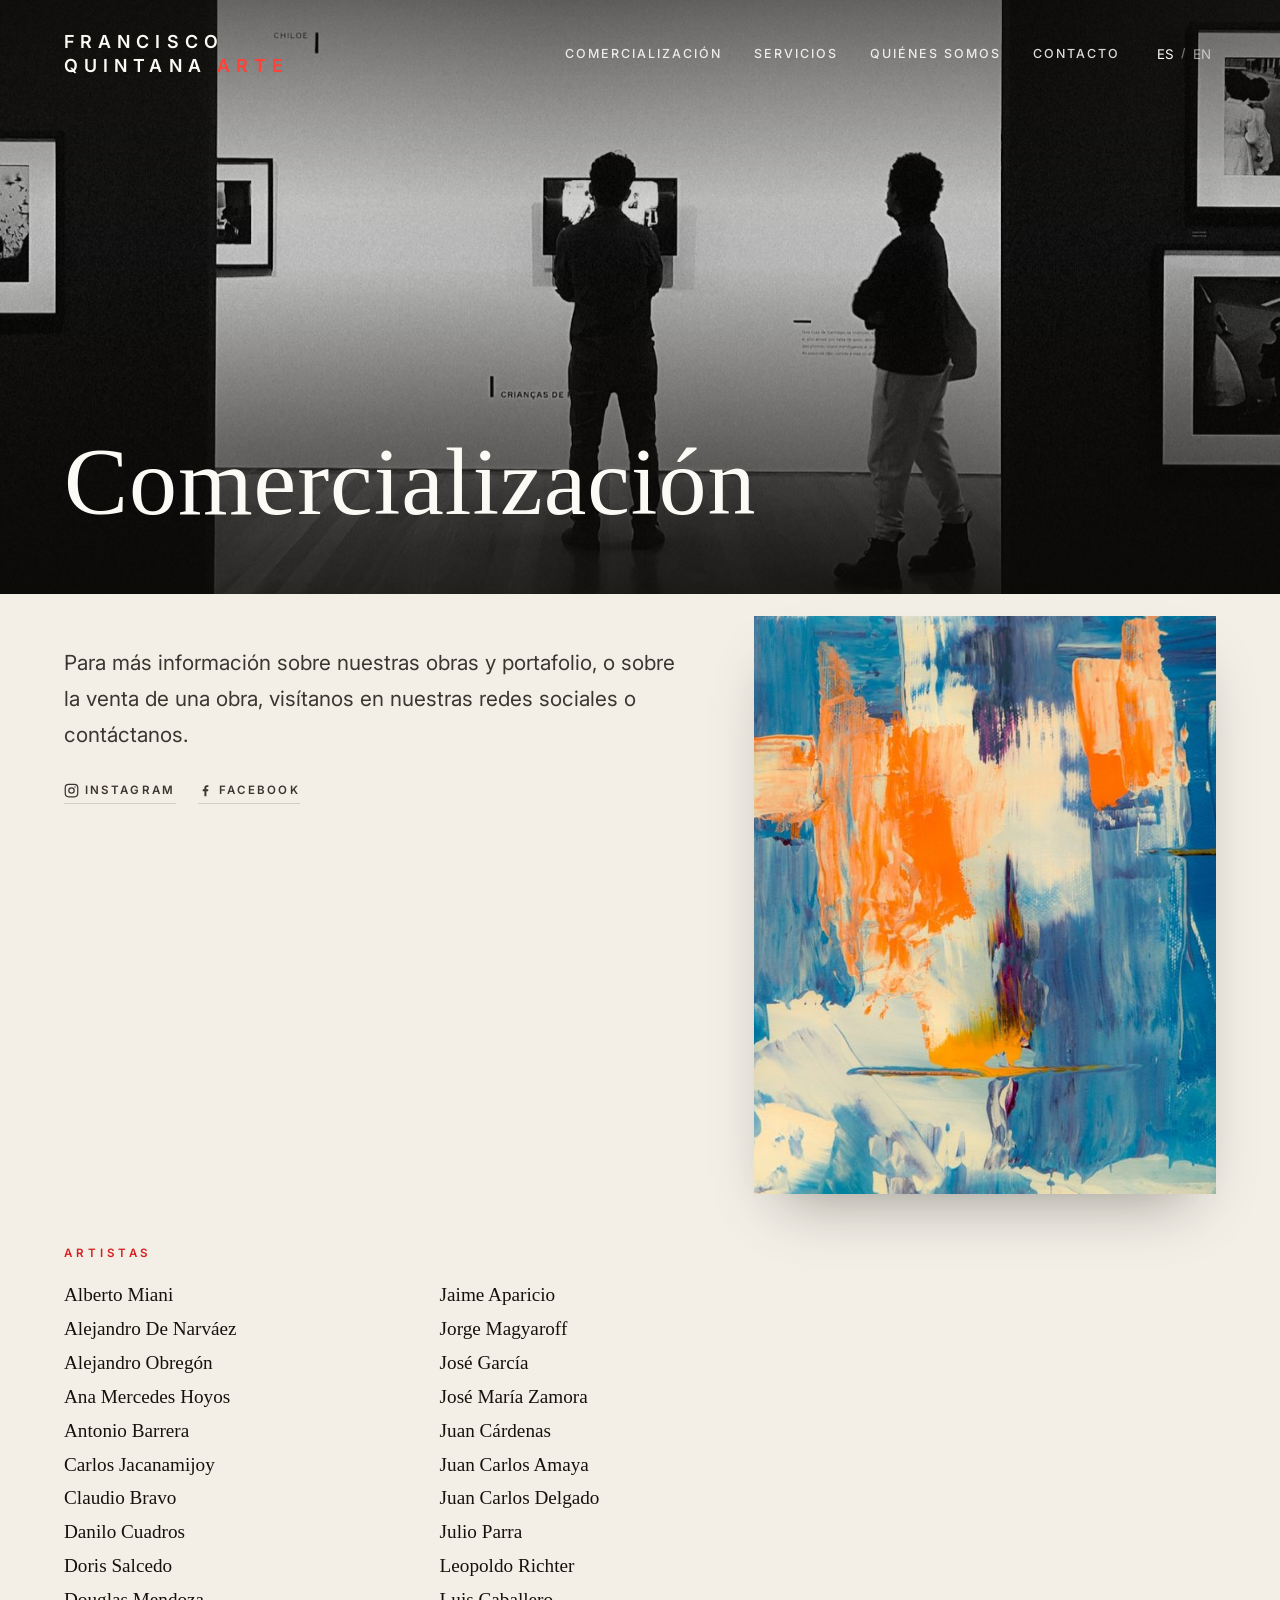
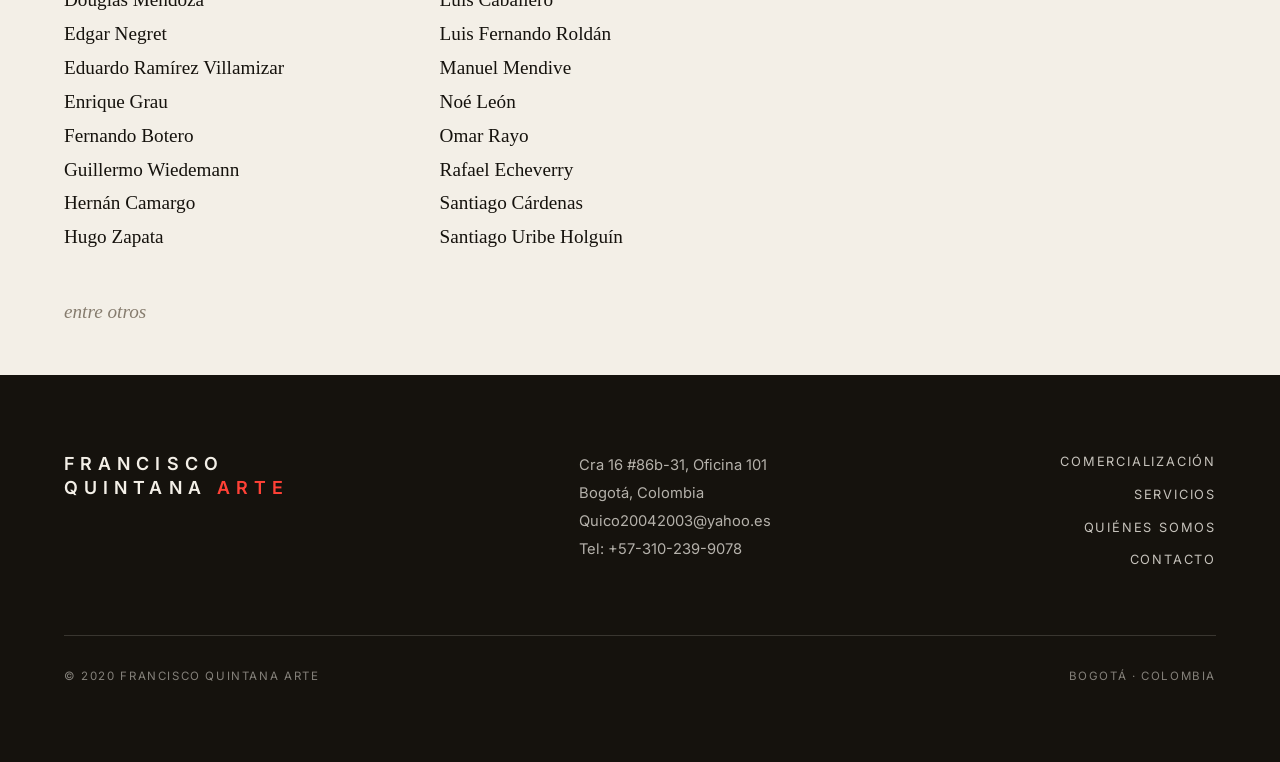
==== commit 81d8b095: "Comercialización: pull Artistas up (trim intro section bottom space)" ====
--- a/comercializacion.html
+++ b/comercializacion.html
@@ -45,7 +45,7 @@
       </div>
     </section>
 
-    <section class="section" style="padding-top:clamp(.8rem,2vw,1.4rem)">
+    <section class="section" style="padding-top:clamp(.8rem,2vw,1.4rem);padding-bottom:clamp(1rem,2vw,1.6rem)">
       <div class="wrap">
         <div class="com-intro">
           <div class="com-intro__text">
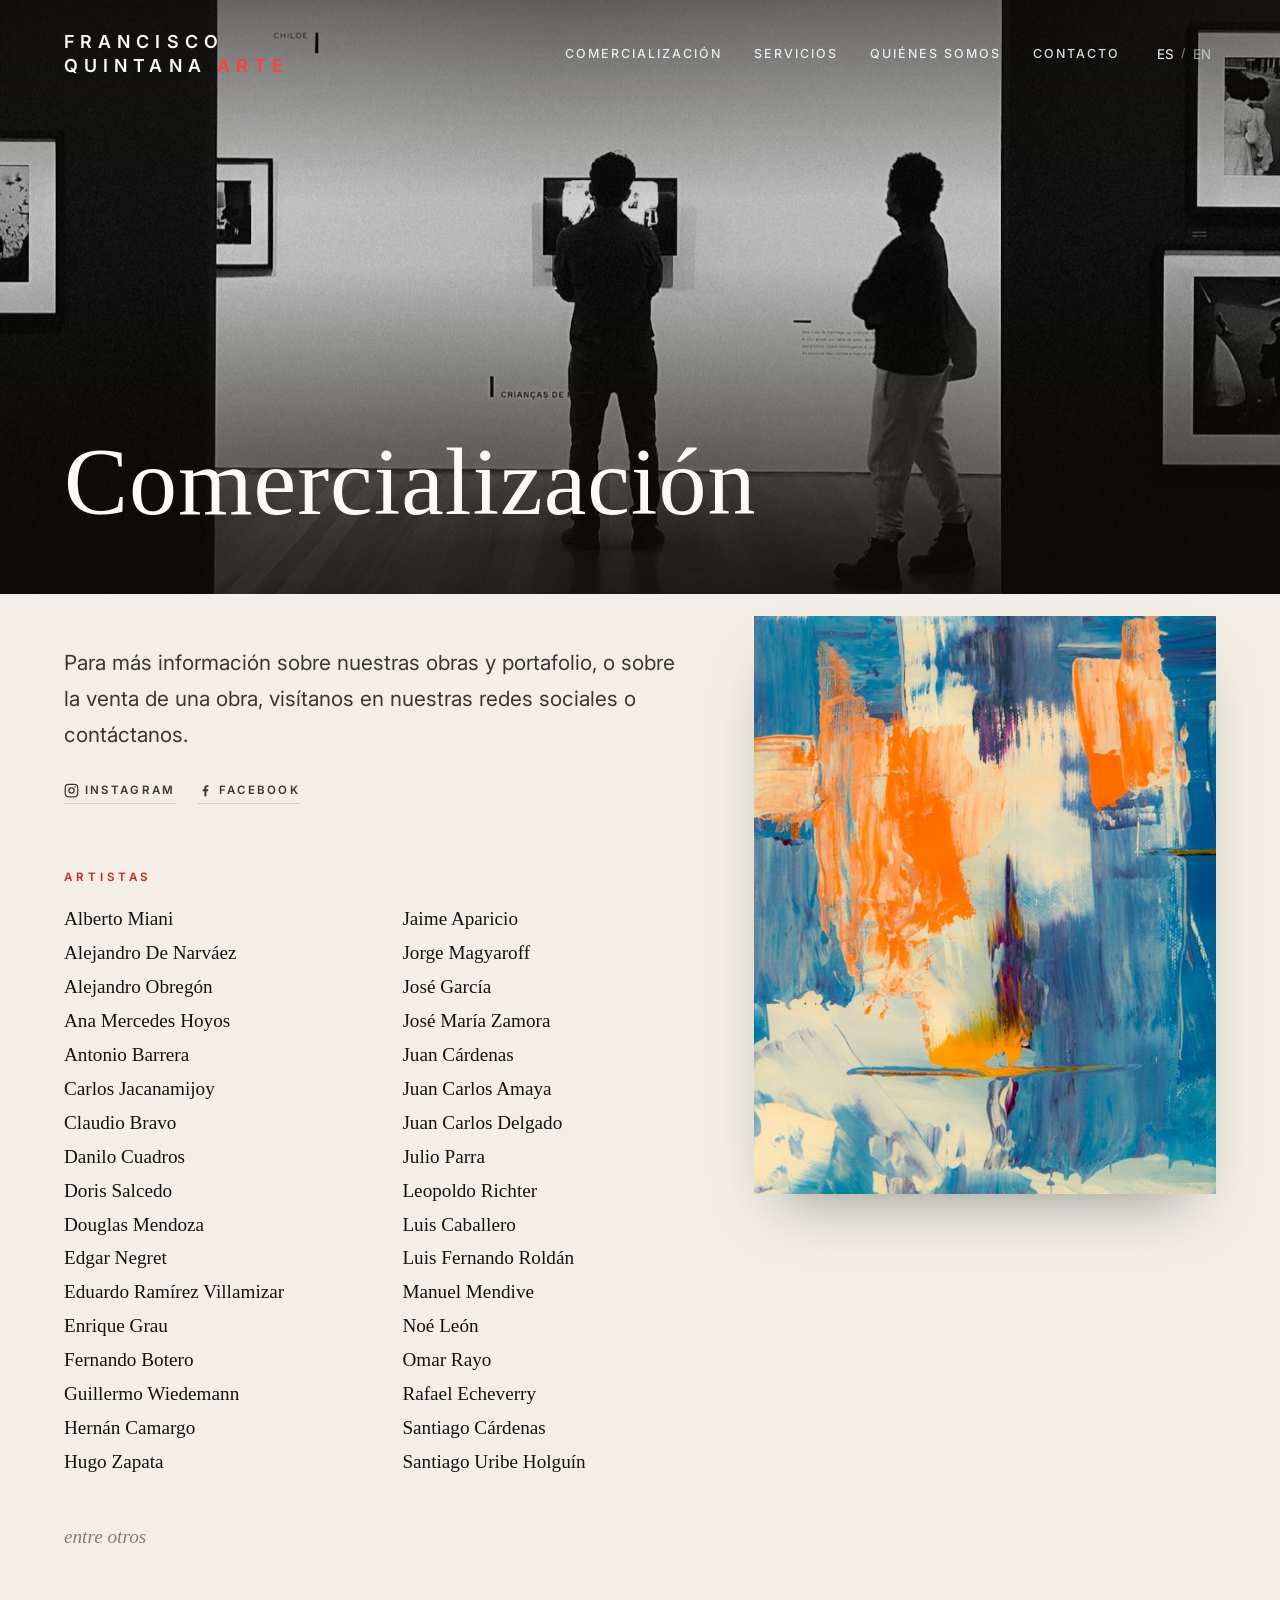
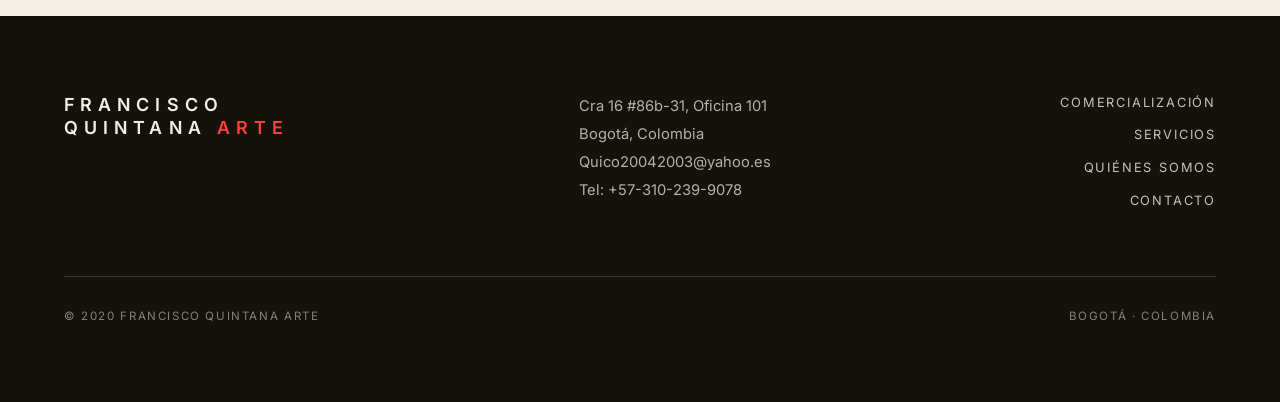
==== commit 56eaf3f1: "Comercialización: move Artistas into left column right after social icons; artwork spans right" ====
--- a/comercializacion.html
+++ b/comercializacion.html
@@ -45,7 +45,7 @@
       </div>
     </section>
 
-    <section class="section" style="padding-top:clamp(.8rem,2vw,1.4rem);padding-bottom:clamp(1rem,2vw,1.6rem)">
+    <section class="section" style="padding-top:clamp(.8rem,2vw,1.4rem);padding-bottom:clamp(2.5rem,5vw,4rem)">
       <div class="wrap">
         <div class="com-intro">
           <div class="com-intro__text">
@@ -54,14 +54,6 @@
           <a href="https://www.instagram.com/franciscoquintanaarte/" target="_blank" rel="noopener" aria-label="Instagram"><svg viewBox="0 0 24 24" width="15" height="15" fill="none" stroke="currentColor" stroke-width="2" aria-hidden="true"><rect x="2" y="2" width="20" height="20" rx="5.5"/><circle cx="12" cy="12" r="4.3"/><circle cx="17.6" cy="6.4" r="1.1" fill="currentColor" stroke="none"/></svg>Instagram</a>
           <a href="https://www.facebook.com/FranciscoQuintanaArte" target="_blank" rel="noopener" aria-label="Facebook"><svg viewBox="0 0 24 24" width="15" height="15" fill="currentColor" aria-hidden="true"><path d="M13.4 21v-8h2.7l.4-3.13h-3.1V7.88c0-.9.25-1.52 1.55-1.52h1.66V3.56c-.29-.04-1.28-.13-2.43-.13-2.4 0-4.05 1.47-4.05 4.17v2.32H7.5V13h2.78v8z"/></svg>Facebook</a>
         </div>
-          </div>
-          <div class="com-intro__media reveal" data-d="1"><div class="frame" style="aspect-ratio:4/5"><img src="assets/comercializacion/painting.jpg" alt="Obra de arte" loading="lazy"></div></div>
-        </div>
-      </div>
-    </section>
-
-    <section class="section" style="padding-top:clamp(1rem,2vw,1.5rem);padding-bottom:clamp(2rem,4vw,3rem)">
-      <div class="wrap">
         <div class="section__title reveal"><span class="overline" data-i18n="com_artists">Artistas</span></div>
         <ul class="artists__grid reveal" data-d="1">
             <li><a href="https://www.google.com/search?q=Alberto%20Miani" target="_blank" rel="noopener">Alberto Miani</a></li>
@@ -100,6 +92,9 @@
             <li><a href="https://www.google.com/search?q=Santiago%20Uribe%20Holgu%C3%ADn" target="_blank" rel="noopener">Santiago Uribe Holguín</a></li>
         </ul>
         <p class="artists__more reveal" data-d="2" data-i18n="com_more">entre otros</p>
+          </div>
+          <div class="com-intro__media reveal" data-d="1"><div class="frame" style="aspect-ratio:4/5"><img src="assets/comercializacion/painting.jpg" alt="Obra de arte" loading="lazy"></div></div>
+        </div>
       </div>
     </section>
   </main>
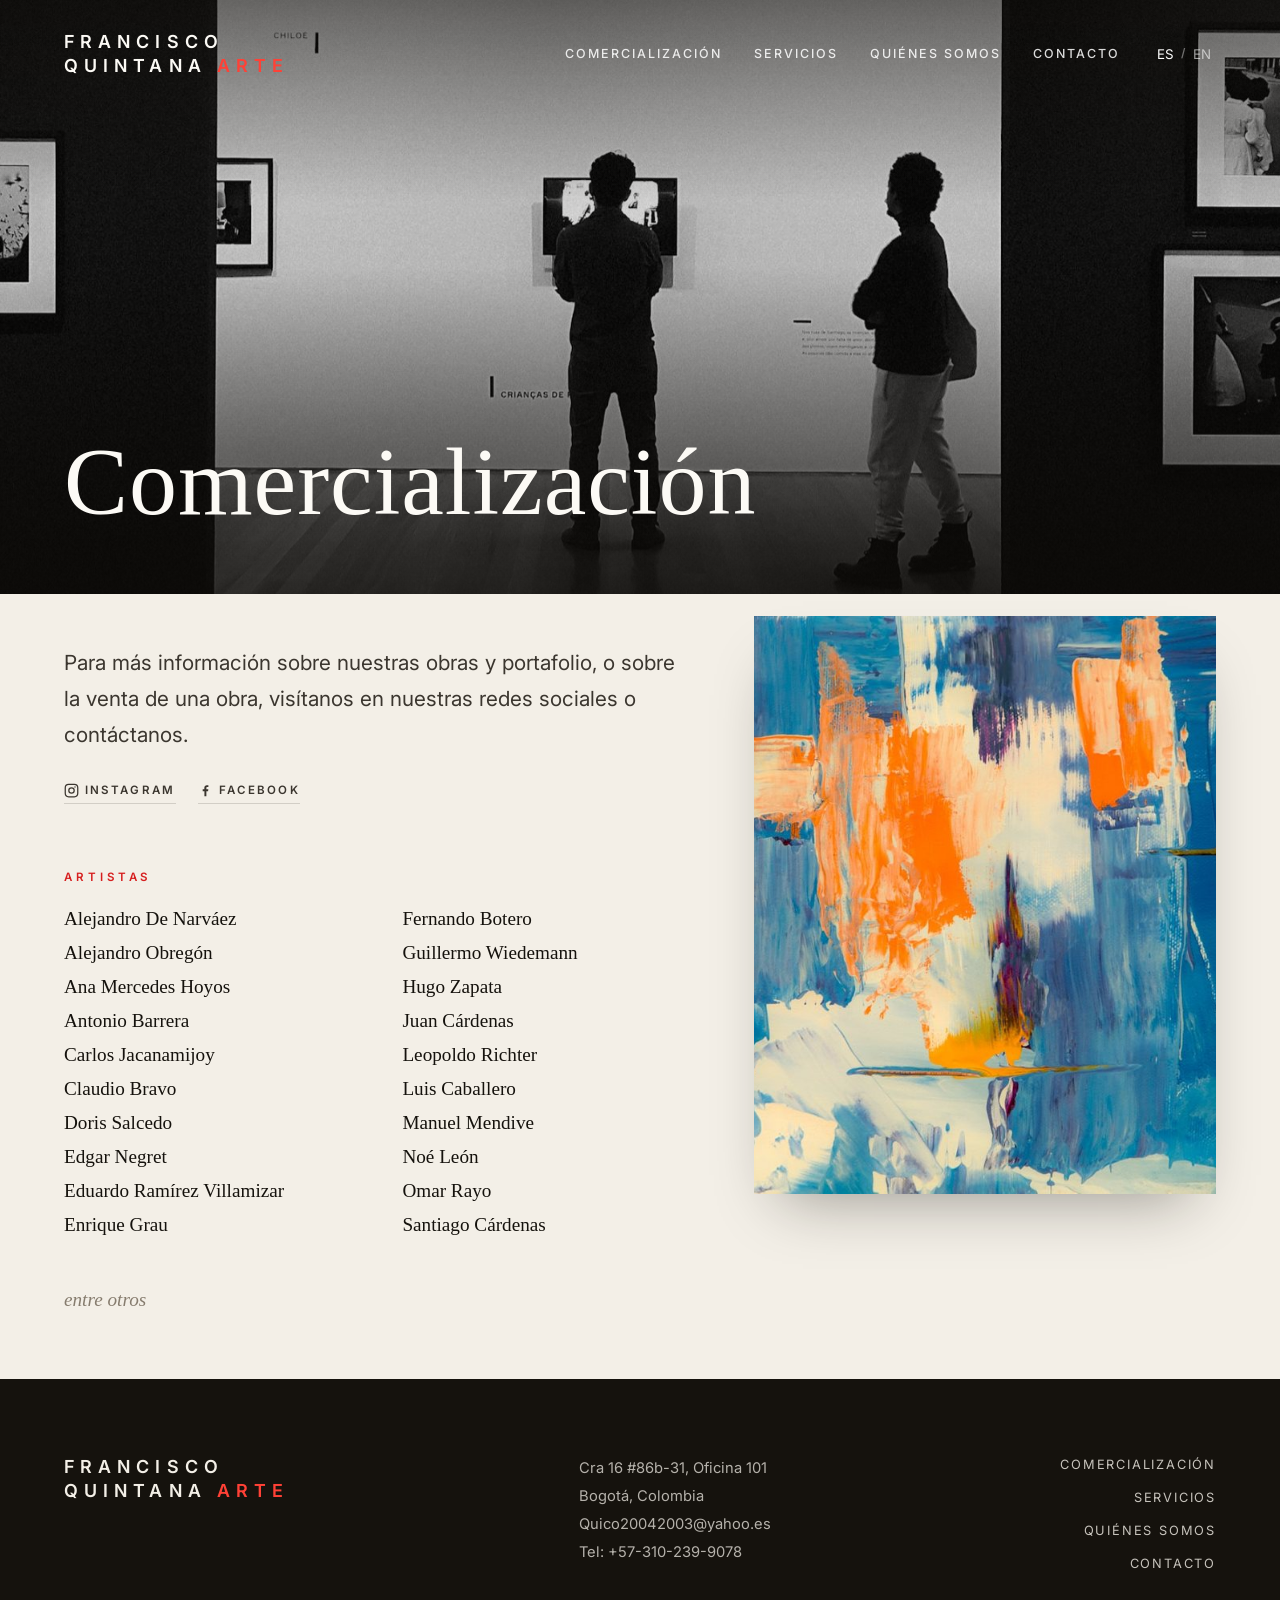
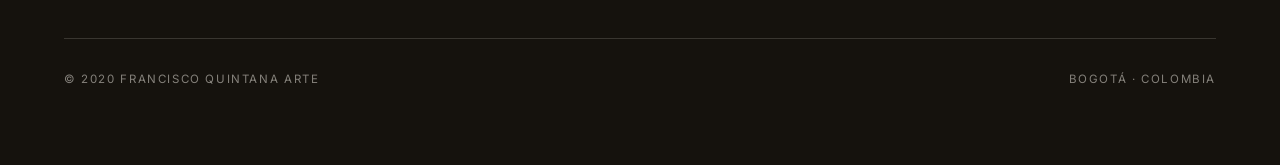
==== commit a7dbd005: "Comercialización: keep only the most important artists so the list matches the artwork height" ====
--- a/comercializacion.html
+++ b/comercializacion.html
@@ -56,40 +56,26 @@
         </div>
         <div class="section__title reveal"><span class="overline" data-i18n="com_artists">Artistas</span></div>
         <ul class="artists__grid reveal" data-d="1">
-            <li><a href="https://www.google.com/search?q=Alberto%20Miani" target="_blank" rel="noopener">Alberto Miani</a></li>
             <li><a href="https://www.google.com/search?q=Alejandro%20De%20Narv%C3%A1ez" target="_blank" rel="noopener">Alejandro De Narváez</a></li>
             <li><a href="https://www.google.com/search?q=Alejandro%20Obreg%C3%B3n" target="_blank" rel="noopener">Alejandro Obregón</a></li>
             <li><a href="https://www.google.com/search?q=Ana%20Mercedes%20Hoyos" target="_blank" rel="noopener">Ana Mercedes Hoyos</a></li>
             <li><a href="https://www.google.com/search?q=Antonio%20Barrera" target="_blank" rel="noopener">Antonio Barrera</a></li>
             <li><a href="https://www.google.com/search?q=Carlos%20Jacanamijoy" target="_blank" rel="noopener">Carlos Jacanamijoy</a></li>
             <li><a href="https://www.google.com/search?q=Claudio%20Bravo" target="_blank" rel="noopener">Claudio Bravo</a></li>
-            <li><a href="https://www.google.com/search?q=Danilo%20Cuadros" target="_blank" rel="noopener">Danilo Cuadros</a></li>
             <li><a href="https://www.google.com/search?q=Doris%20Salcedo" target="_blank" rel="noopener">Doris Salcedo</a></li>
-            <li><a href="https://www.google.com/search?q=Douglas%20Mendoza" target="_blank" rel="noopener">Douglas Mendoza</a></li>
             <li><a href="https://www.google.com/search?q=Edgar%20Negret" target="_blank" rel="noopener">Edgar Negret</a></li>
             <li><a href="https://www.google.com/search?q=Eduardo%20Ram%C3%ADrez%20Villamizar" target="_blank" rel="noopener">Eduardo Ramírez Villamizar</a></li>
             <li><a href="https://www.google.com/search?q=Enrique%20Grau" target="_blank" rel="noopener">Enrique Grau</a></li>
             <li><a href="https://www.google.com/search?q=Fernando%20Botero" target="_blank" rel="noopener">Fernando Botero</a></li>
             <li><a href="https://www.google.com/search?q=Guillermo%20Wiedemann" target="_blank" rel="noopener">Guillermo Wiedemann</a></li>
-            <li><a href="https://www.google.com/search?q=Hern%C3%A1n%20Camargo" target="_blank" rel="noopener">Hernán Camargo</a></li>
             <li><a href="https://www.google.com/search?q=Hugo%20Zapata" target="_blank" rel="noopener">Hugo Zapata</a></li>
-            <li><a href="https://www.google.com/search?q=Jaime%20Aparicio" target="_blank" rel="noopener">Jaime Aparicio</a></li>
-            <li><a href="https://www.google.com/search?q=Jorge%20Magyaroff" target="_blank" rel="noopener">Jorge Magyaroff</a></li>
-            <li><a href="https://www.google.com/search?q=Jos%C3%A9%20Garc%C3%ADa" target="_blank" rel="noopener">José García</a></li>
-            <li><a href="https://www.google.com/search?q=Jos%C3%A9%20Mar%C3%ADa%20Zamora" target="_blank" rel="noopener">José María Zamora</a></li>
             <li><a href="https://www.google.com/search?q=Juan%20C%C3%A1rdenas" target="_blank" rel="noopener">Juan Cárdenas</a></li>
-            <li><a href="https://www.google.com/search?q=Juan%20Carlos%20Amaya" target="_blank" rel="noopener">Juan Carlos Amaya</a></li>
-            <li><a href="https://www.google.com/search?q=Juan%20Carlos%20Delgado" target="_blank" rel="noopener">Juan Carlos Delgado</a></li>
-            <li><a href="https://www.google.com/search?q=Julio%20Parra" target="_blank" rel="noopener">Julio Parra</a></li>
             <li><a href="https://www.google.com/search?q=Leopoldo%20Richter" target="_blank" rel="noopener">Leopoldo Richter</a></li>
             <li><a href="https://www.google.com/search?q=Luis%20Caballero" target="_blank" rel="noopener">Luis Caballero</a></li>
-            <li><a href="https://www.google.com/search?q=Luis%20Fernando%20Rold%C3%A1n" target="_blank" rel="noopener">Luis Fernando Roldán</a></li>
             <li><a href="https://www.google.com/search?q=Manuel%20Mendive" target="_blank" rel="noopener">Manuel Mendive</a></li>
             <li><a href="https://www.google.com/search?q=No%C3%A9%20Le%C3%B3n" target="_blank" rel="noopener">Noé León</a></li>
             <li><a href="https://www.google.com/search?q=Omar%20Rayo" target="_blank" rel="noopener">Omar Rayo</a></li>
-            <li><a href="https://www.google.com/search?q=Rafael%20Echeverry" target="_blank" rel="noopener">Rafael Echeverry</a></li>
             <li><a href="https://www.google.com/search?q=Santiago%20C%C3%A1rdenas" target="_blank" rel="noopener">Santiago Cárdenas</a></li>
-            <li><a href="https://www.google.com/search?q=Santiago%20Uribe%20Holgu%C3%ADn" target="_blank" rel="noopener">Santiago Uribe Holguín</a></li>
         </ul>
         <p class="artists__more reveal" data-d="2" data-i18n="com_more">entre otros</p>
           </div>
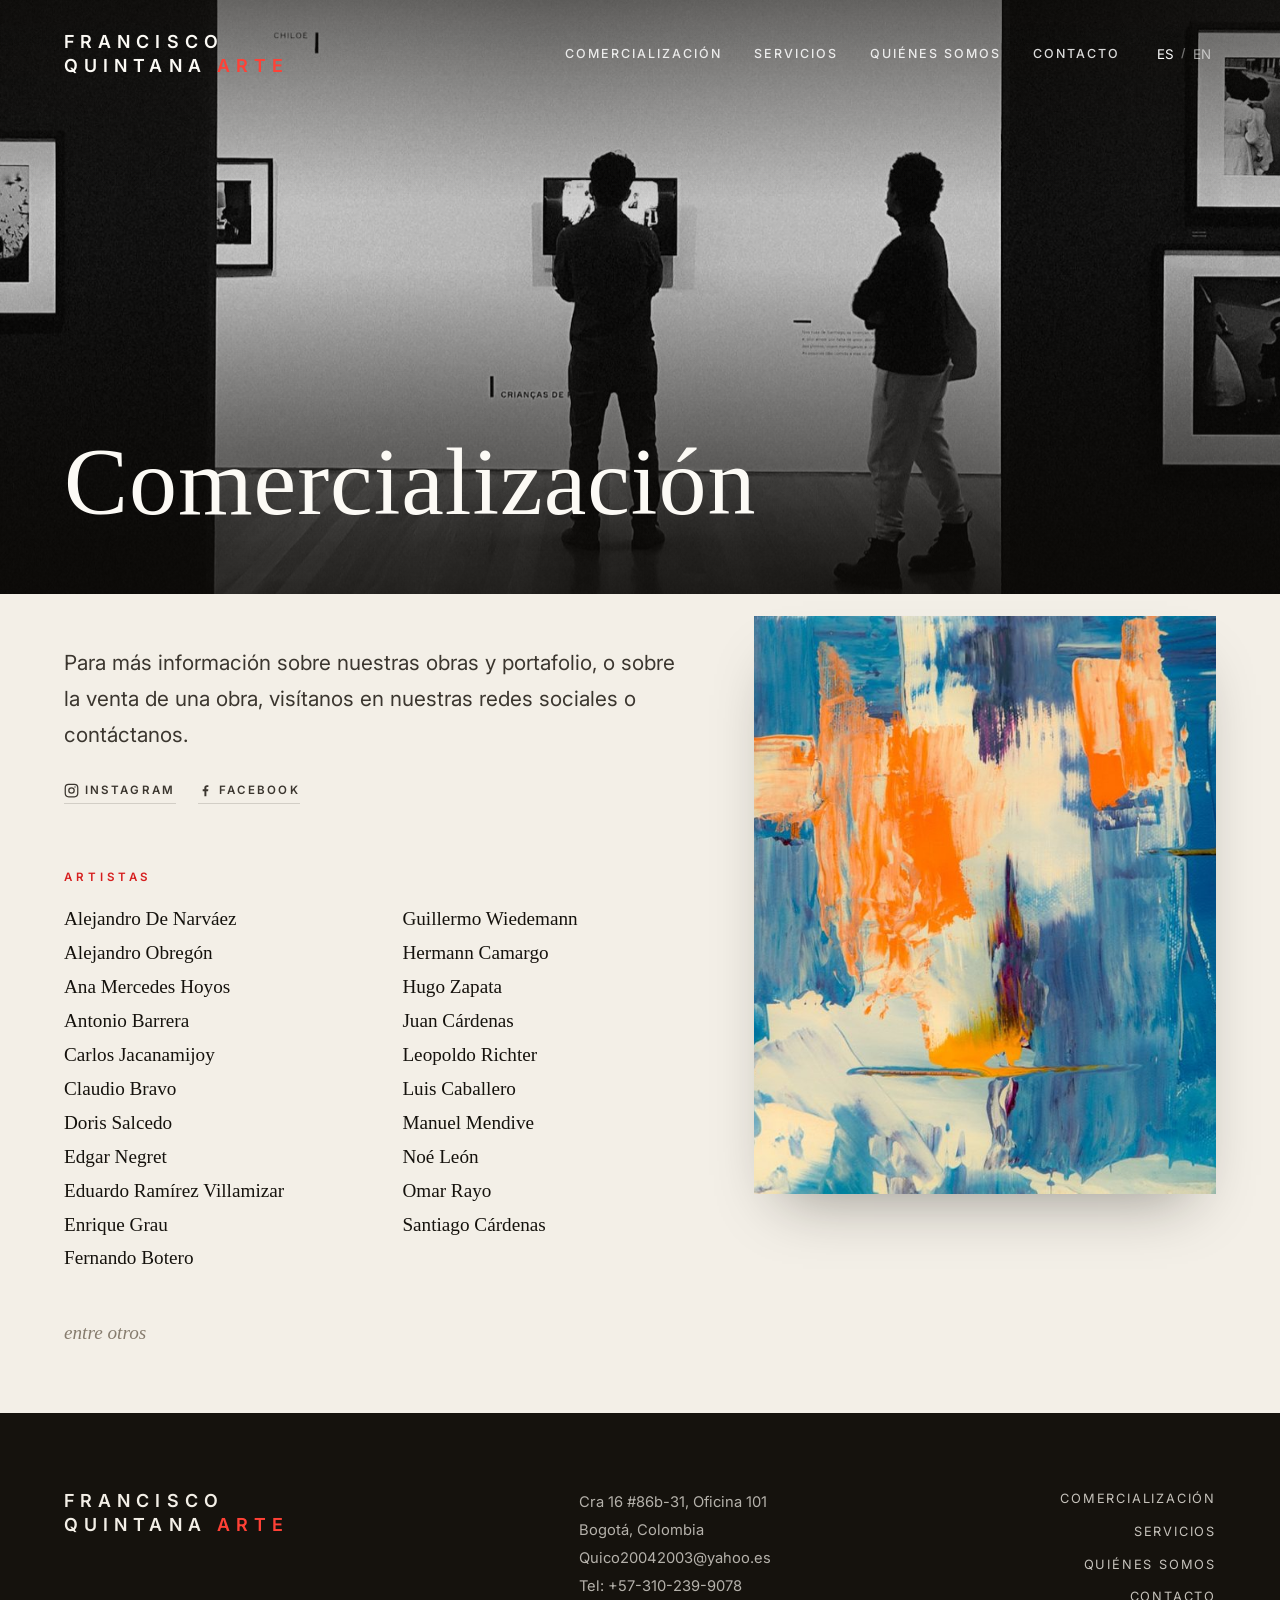
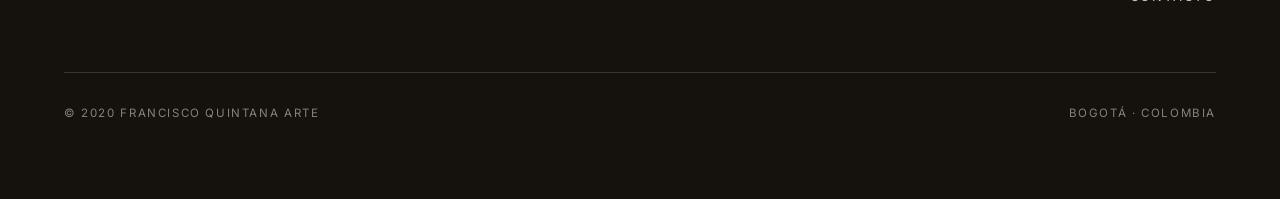
==== commit eb2a8e04: "Artistas: add Hermann Camargo" ====
--- a/comercializacion.html
+++ b/comercializacion.html
@@ -68,6 +68,7 @@
             <li><a href="https://www.google.com/search?q=Enrique%20Grau" target="_blank" rel="noopener">Enrique Grau</a></li>
             <li><a href="https://www.google.com/search?q=Fernando%20Botero" target="_blank" rel="noopener">Fernando Botero</a></li>
             <li><a href="https://www.google.com/search?q=Guillermo%20Wiedemann" target="_blank" rel="noopener">Guillermo Wiedemann</a></li>
+            <li><a href="https://www.google.com/search?q=Hermann%20Camargo" target="_blank" rel="noopener">Hermann Camargo</a></li>
             <li><a href="https://www.google.com/search?q=Hugo%20Zapata" target="_blank" rel="noopener">Hugo Zapata</a></li>
             <li><a href="https://www.google.com/search?q=Juan%20C%C3%A1rdenas" target="_blank" rel="noopener">Juan Cárdenas</a></li>
             <li><a href="https://www.google.com/search?q=Leopoldo%20Richter" target="_blank" rel="noopener">Leopoldo Richter</a></li>
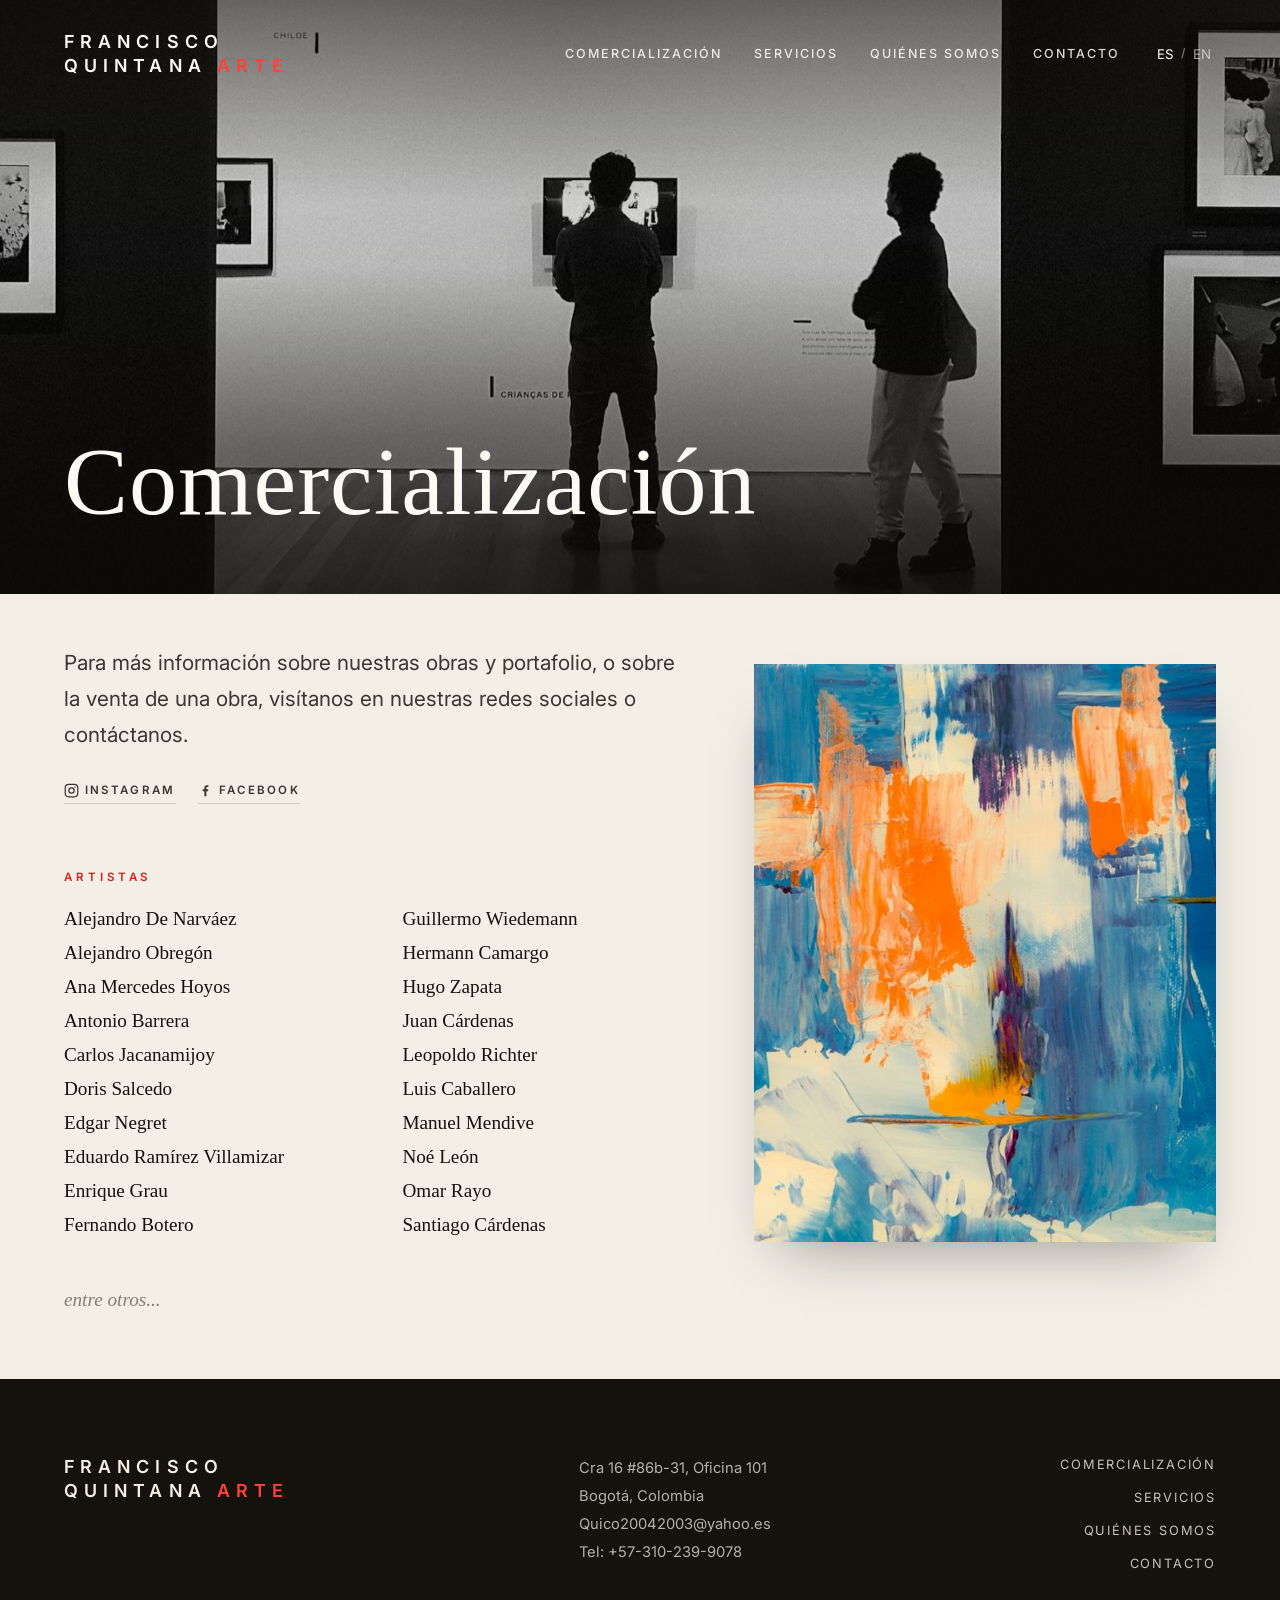
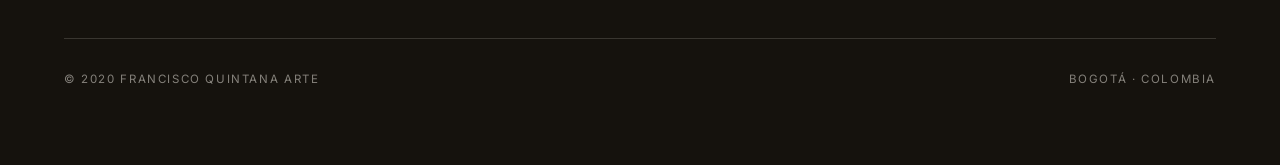
==== commit 3de26347: "Comercialización: nudge artwork down, remove Claudio Bravo, 'entre otros...'" ====
--- a/comercializacion.html
+++ b/comercializacion.html
@@ -61,7 +61,6 @@
             <li><a href="https://www.google.com/search?q=Ana%20Mercedes%20Hoyos" target="_blank" rel="noopener">Ana Mercedes Hoyos</a></li>
             <li><a href="https://www.google.com/search?q=Antonio%20Barrera" target="_blank" rel="noopener">Antonio Barrera</a></li>
             <li><a href="https://www.google.com/search?q=Carlos%20Jacanamijoy" target="_blank" rel="noopener">Carlos Jacanamijoy</a></li>
-            <li><a href="https://www.google.com/search?q=Claudio%20Bravo" target="_blank" rel="noopener">Claudio Bravo</a></li>
             <li><a href="https://www.google.com/search?q=Doris%20Salcedo" target="_blank" rel="noopener">Doris Salcedo</a></li>
             <li><a href="https://www.google.com/search?q=Edgar%20Negret" target="_blank" rel="noopener">Edgar Negret</a></li>
             <li><a href="https://www.google.com/search?q=Eduardo%20Ram%C3%ADrez%20Villamizar" target="_blank" rel="noopener">Eduardo Ramírez Villamizar</a></li>
@@ -78,7 +77,7 @@
             <li><a href="https://www.google.com/search?q=Omar%20Rayo" target="_blank" rel="noopener">Omar Rayo</a></li>
             <li><a href="https://www.google.com/search?q=Santiago%20C%C3%A1rdenas" target="_blank" rel="noopener">Santiago Cárdenas</a></li>
         </ul>
-        <p class="artists__more reveal" data-d="2" data-i18n="com_more">entre otros</p>
+        <p class="artists__more reveal" data-d="2" data-i18n="com_more">entre otros...</p>
           </div>
           <div class="com-intro__media reveal" data-d="1"><div class="frame" style="aspect-ratio:4/5"><img src="assets/comercializacion/painting.jpg" alt="Obra de arte" loading="lazy"></div></div>
         </div>
--- a/css/pages.css
+++ b/css/pages.css
@@ -66,7 +66,8 @@
 .artists__grid a{transition:color .25s var(--ease)}
 .artists__grid a:hover{color:var(--accent)}
 .com-intro{display:grid;grid-template-columns:1.15fr .85fr;gap:clamp(2rem,5vw,5rem);align-items:start}
-@media(max-width:820px){.com-intro{grid-template-columns:1fr;gap:2rem}.com-intro__media{order:-1}}
+.com-intro__media{margin-top:clamp(1.5rem,4vw,3rem)}
+@media(max-width:820px){.com-intro{grid-template-columns:1fr;gap:2rem}.com-intro__media{order:-1;margin-top:0}}
 .artists__grid li{break-inside:avoid;list-style:none;padding:.28rem 0;
   font-family:var(--serif);font-size:clamp(1.1rem,1.5vw,1.4rem);line-height:1.3;
   color:var(--ink)}
